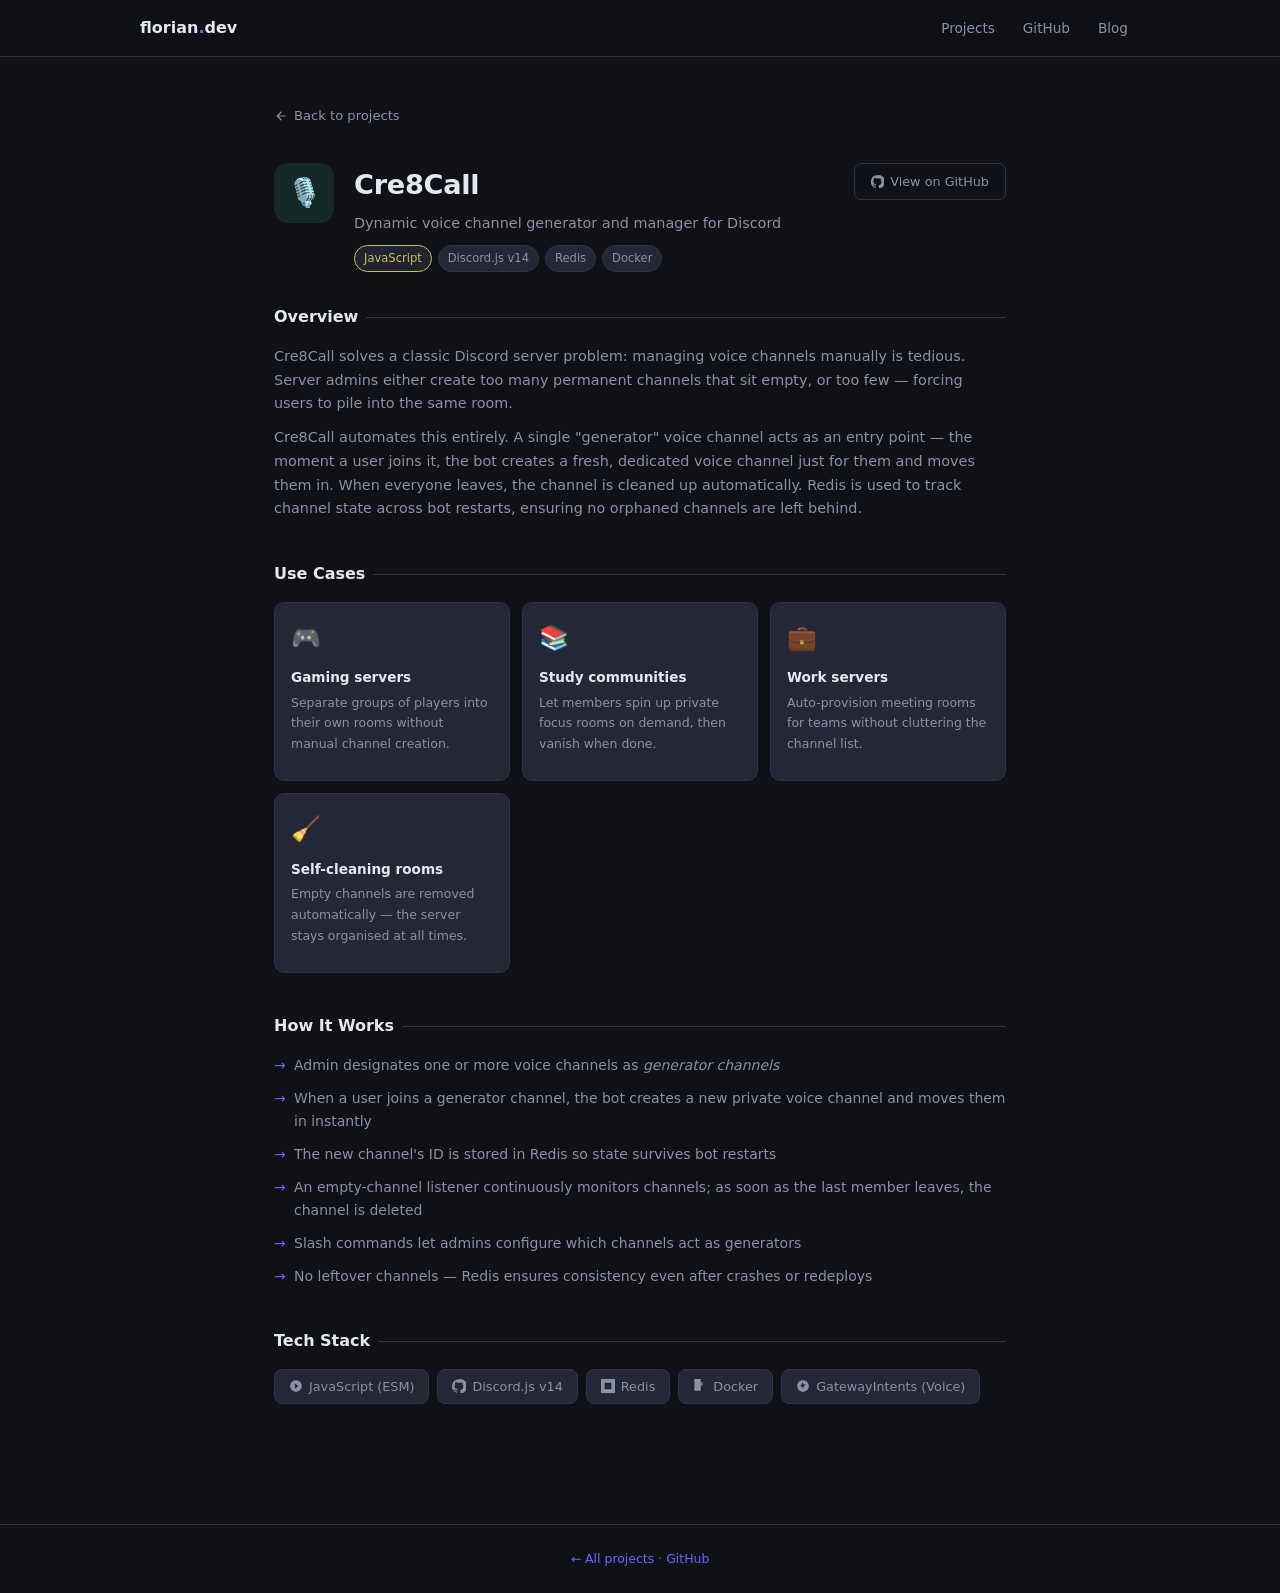
==== cre8call.html @ 54551d75 "create portfolio" ====
<!DOCTYPE html>
<html lang="en">
<head>
  <meta charset="UTF-8" />
  <meta name="viewport" content="width=device-width, initial-scale=1.0" />
  <title>Cre8Call — Florian Tranier</title>
  <link rel="stylesheet" href="style.css" />
</head>
<body>

<nav>
  <div class="nav-inner">
    <span class="nav-logo">florian<span>.</span>dev</span>
    <div class="nav-links">
      <a href="index.html">Projects</a>
      <a href="https://github.com/FlorianTranier" target="_blank" rel="noopener">GitHub</a>
      <a href="https://blog.tranier.dev" target="_blank" rel="noopener">Blog</a>
    </div>
  </div>
</nav>

<div class="project-page">

  <a class="back-link" href="index.html">
    <svg viewBox="0 0 24 24"><path d="M20 11H7.83l5.59-5.59L12 4l-8 8 8 8 1.41-1.41L7.83 13H20v-2z"/></svg>
    Back to projects
  </a>

  <div class="project-header">
    <div class="project-icon" style="background:rgba(62,207,142,0.12)">🎙️</div>
    <div class="project-header-info">
      <h1>Cre8Call</h1>
      <p>Dynamic voice channel generator and manager for Discord</p>
      <div class="project-header-badges">
        <span class="tag lang" style="color:#f1e05a">JavaScript</span>
        <span class="tag">Discord.js v14</span>
        <span class="tag">Redis</span>
        <span class="tag">Docker</span>
      </div>
    </div>
    <div class="project-header-actions">
      <a class="btn btn-ghost" href="https://github.com/FlorianTranier/Cre8Call" target="_blank" rel="noopener">
        <svg viewBox="0 0 24 24"><path d="M12 .3a12 12 0 0 0-3.8 23.4c.6.1.8-.3.8-.6v-2c-3.3.7-4-1.6-4-1.6-.5-1.4-1.3-1.8-1.3-1.8-1.1-.7.1-.7.1-.7 1.2.1 1.8 1.2 1.8 1.2 1 1.8 2.8 1.3 3.5 1 .1-.8.4-1.3.7-1.6-2.7-.3-5.5-1.3-5.5-5.9 0-1.3.5-2.4 1.2-3.2 0-.3-.5-1.5.1-3.2 0 0 1-.3 3.3 1.2a11.5 11.5 0 0 1 6 0C17 6.1 18 6.4 18 6.4c.7 1.7.2 2.9.1 3.2.8.8 1.2 1.9 1.2 3.2 0 4.6-2.8 5.6-5.5 5.9.4.4.8 1.1.8 2.2v3.3c0 .3.2.7.8.6A12 12 0 0 0 12 .3"/></svg>
        View on GitHub
      </a>
    </div>
  </div>

  <!-- Overview -->
  <div class="prose-section">
    <h2>Overview</h2>
    <p>
      Cre8Call solves a classic Discord server problem: managing voice channels manually is tedious. Server admins either create too many permanent channels that sit empty, or too few — forcing users to pile into the same room.
    </p>
    <p>
      Cre8Call automates this entirely. A single "generator" voice channel acts as an entry point — the moment a user joins it, the bot creates a fresh, dedicated voice channel just for them and moves them in. When everyone leaves, the channel is cleaned up automatically. Redis is used to track channel state across bot restarts, ensuring no orphaned channels are left behind.
    </p>
  </div>

  <!-- Use Cases -->
  <div class="prose-section">
    <h2>Use Cases</h2>
    <div class="use-case-grid">
      <div class="use-case-card">
        <div class="uc-icon">🎮</div>
        <h3>Gaming servers</h3>
        <p>Separate groups of players into their own rooms without manual channel creation.</p>
      </div>
      <div class="use-case-card">
        <div class="uc-icon">📚</div>
        <h3>Study communities</h3>
        <p>Let members spin up private focus rooms on demand, then vanish when done.</p>
      </div>
      <div class="use-case-card">
        <div class="uc-icon">💼</div>
        <h3>Work servers</h3>
        <p>Auto-provision meeting rooms for teams without cluttering the channel list.</p>
      </div>
      <div class="use-case-card">
        <div class="uc-icon">🧹</div>
        <h3>Self-cleaning rooms</h3>
        <p>Empty channels are removed automatically — the server stays organised at all times.</p>
      </div>
    </div>
  </div>

  <!-- How it Works -->
  <div class="prose-section">
    <h2>How It Works</h2>
    <ul class="feature-list">
      <li>Admin designates one or more voice channels as <em>generator channels</em></li>
      <li>When a user joins a generator channel, the bot creates a new private voice channel and moves them in instantly</li>
      <li>The new channel's ID is stored in Redis so state survives bot restarts</li>
      <li>An empty-channel listener continuously monitors channels; as soon as the last member leaves, the channel is deleted</li>
      <li>Slash commands let admins configure which channels act as generators</li>
      <li>No leftover channels — Redis ensures consistency even after crashes or redeploys</li>
    </ul>
  </div>

  <!-- Tech Stack -->
  <div class="prose-section">
    <h2>Tech Stack</h2>
    <div class="tech-grid">
      <div class="tech-chip">
        <svg viewBox="0 0 24 24"><path d="M12 2C6.48 2 2 6.48 2 12s4.48 10 10 10 10-4.48 10-10S17.52 2 12 2zm-2 14.5v-9l6 4.5-6 4.5z"/></svg>
        JavaScript (ESM)
      </div>
      <div class="tech-chip">
        <svg viewBox="0 0 24 24"><path d="M12 .3a12 12 0 0 0-3.8 23.4c.6.1.8-.3.8-.6v-2c-3.3.7-4-1.6-4-1.6-.5-1.4-1.3-1.8-1.3-1.8-1.1-.7.1-.7.1-.7 1.2.1 1.8 1.2 1.8 1.2 1 1.8 2.8 1.3 3.5 1 .1-.8.4-1.3.7-1.6-2.7-.3-5.5-1.3-5.5-5.9 0-1.3.5-2.4 1.2-3.2 0-.3-.5-1.5.1-3.2 0 0 1-.3 3.3 1.2a11.5 11.5 0 0 1 6 0C17 6.1 18 6.4 18 6.4c.7 1.7.2 2.9.1 3.2.8.8 1.2 1.9 1.2 3.2 0 4.6-2.8 5.6-5.5 5.9.4.4.8 1.1.8 2.2v3.3c0 .3.2.7.8.6A12 12 0 0 0 12 .3"/></svg>
        Discord.js v14
      </div>
      <div class="tech-chip">
        <svg viewBox="0 0 24 24"><path d="M0 0v24h24V0zm17.777 17.777H6.223V6.223h11.554z"/></svg>
        Redis
      </div>
      <div class="tech-chip">
        <svg viewBox="0 0 24 24"><path d="M13.983 11.078h2.119a.186.186 0 0 0 .186-.185v-4.51a.186.186 0 0 0-.186-.185h-2.119a.185.185 0 0 0-.185.185v4.51c0 .102.083.185.185.185M13.17 0H2.547a.185.185 0 0 0-.185.185v19.726c0 .102.083.185.185.185H13.17a.185.185 0 0 0 .184-.185V.185A.185.185 0 0 0 13.17 0z"/></svg>
        Docker
      </div>
      <div class="tech-chip">
        <svg viewBox="0 0 24 24"><path d="M12 2C6.48 2 2 6.48 2 12s4.48 10 10 10 10-4.48 10-10S17.52 2 12 2zm-1 15v-4H7l5-8v4h4l-5 8z"/></svg>
        GatewayIntents (Voice)
      </div>
    </div>
  </div>

</div>

<footer>
  <a href="index.html">← All projects</a> · <a href="https://github.com/FlorianTranier/Cre8Call" target="_blank" rel="noopener">GitHub</a>
</footer>

</body>
</html>
---- style.css ----
:root {
  --bg: #0f1117;
  --surface: #1a1d27;
  --surface2: #242736;
  --border: #2e3347;
  --accent: #6c63ff;
  --accent-soft: rgba(108,99,255,0.12);
  --text: #e6e8f0;
  --text-muted: #8b90a7;
  --text-dim: #5a5f7a;
  --green: #3ecf8e;
  --radius: 12px;
  --ease: 0.2s ease;
}

*, *::before, *::after { box-sizing: border-box; margin: 0; padding: 0; }

html { scroll-behavior: smooth; }

body {
  font-family: -apple-system, BlinkMacSystemFont, "Segoe UI", system-ui, sans-serif;
  background: var(--bg);
  color: var(--text);
  min-height: 100vh;
  line-height: 1.65;
}

a { color: inherit; text-decoration: none; }

/* ── NAV ── */
nav {
  position: sticky;
  top: 0;
  z-index: 100;
  background: rgba(15,17,23,0.85);
  backdrop-filter: blur(12px);
  -webkit-backdrop-filter: blur(12px);
  border-bottom: 1px solid var(--border);
  padding: 0 24px;
}

.nav-inner {
  max-width: 1000px;
  margin: 0 auto;
  height: 56px;
  display: flex;
  align-items: center;
  gap: 24px;
}

.nav-logo {
  font-weight: 700;
  font-size: 1rem;
  color: var(--text);
  white-space: nowrap;
}

.nav-logo span { color: var(--accent); }

.nav-links {
  display: flex;
  gap: 4px;
  margin-left: auto;
}

.nav-links a {
  padding: 6px 12px;
  border-radius: 6px;
  font-size: 0.85rem;
  color: var(--text-muted);
  transition: color var(--ease), background var(--ease);
}

.nav-links a:hover { color: var(--text); background: var(--surface); }
.nav-links a.active { color: var(--accent); }

/* ── HERO ── */
.hero {
  padding: 72px 24px 60px;
  text-align: center;
}

.hero-avatar {
  width: 80px; height: 80px;
  border-radius: 50%;
  border: 2px solid var(--accent);
  box-shadow: 0 0 0 6px var(--accent-soft);
  margin-bottom: 20px;
}

.hero h1 {
  font-size: 2.2rem;
  font-weight: 800;
  letter-spacing: -0.5px;
  background: linear-gradient(120deg, #e6e8f0 30%, var(--accent));
  -webkit-background-clip: text;
  -webkit-text-fill-color: transparent;
  background-clip: text;
}

.hero-sub {
  font-size: 1rem;
  color: var(--text-muted);
  margin-top: 8px;
}

.hero-bio {
  max-width: 480px;
  margin: 12px auto 0;
  font-size: 0.9rem;
  color: var(--text-muted);
}

.hero-links {
  display: flex;
  justify-content: center;
  gap: 12px;
  margin-top: 20px;
  flex-wrap: wrap;
}

.hero-links a {
  display: flex;
  align-items: center;
  gap: 6px;
  padding: 7px 14px;
  border: 1px solid var(--border);
  border-radius: 8px;
  font-size: 0.82rem;
  color: var(--text-muted);
  transition: all var(--ease);
}

.hero-links a:hover { border-color: var(--accent); color: var(--accent); }
.hero-links svg { width: 14px; height: 14px; fill: currentColor; }

/* ── SECTION LABEL ── */
.section-label {
  max-width: 1000px;
  margin: 0 auto;
  padding: 0 24px;
  font-size: 0.75rem;
  font-weight: 600;
  text-transform: uppercase;
  letter-spacing: 1.5px;
  color: var(--text-dim);
  margin-bottom: 20px;
}

/* ── PROJECT GRID ── */
.project-grid {
  max-width: 1000px;
  margin: 0 auto 80px;
  padding: 0 24px;
  display: grid;
  grid-template-columns: repeat(auto-fill, minmax(440px, 1fr));
  gap: 20px;
}

/* ── PROJECT CARD ── */
.project-card {
  background: var(--surface);
  border: 1px solid var(--border);
  border-radius: var(--radius);
  padding: 28px;
  display: flex;
  flex-direction: column;
  gap: 14px;
  transition: transform var(--ease), border-color var(--ease), box-shadow var(--ease);
  animation: fadeUp 0.4s ease both;
}

.project-card:hover {
  transform: translateY(-4px);
  border-color: var(--accent);
  box-shadow: 0 12px 40px var(--accent-soft);
}

@keyframes fadeUp {
  from { opacity: 0; transform: translateY(12px); }
  to   { opacity: 1; transform: translateY(0); }
}

.project-card:nth-child(2) { animation-delay: 60ms; }
.project-card:nth-child(3) { animation-delay: 120ms; }
.project-card:nth-child(4) { animation-delay: 180ms; }

.card-top {
  display: flex;
  align-items: flex-start;
  justify-content: space-between;
  gap: 12px;
}

.card-icon-wrap {
  width: 44px; height: 44px;
  border-radius: 10px;
  display: flex; align-items: center; justify-content: center;
  flex-shrink: 0;
  font-size: 22px;
}

.card-title-group { flex: 1; }

.card-title {
  font-size: 1.05rem;
  font-weight: 700;
  color: var(--text);
}

.card-tagline {
  font-size: 0.8rem;
  color: var(--text-muted);
  margin-top: 2px;
}

.card-desc {
  font-size: 0.875rem;
  color: var(--text-muted);
  line-height: 1.6;
}

.card-tags {
  display: flex;
  flex-wrap: wrap;
  gap: 6px;
}

.tag {
  display: inline-flex;
  align-items: center;
  gap: 4px;
  padding: 3px 9px;
  border-radius: 999px;
  font-size: 0.72rem;
  font-weight: 500;
  border: 1px solid var(--border);
  color: var(--text-muted);
  background: var(--surface2);
}

.tag.lang { border-color: currentColor; opacity: 0.85; }

.card-actions {
  display: flex;
  gap: 8px;
  margin-top: 4px;
}

.btn {
  display: inline-flex;
  align-items: center;
  gap: 6px;
  padding: 7px 16px;
  border-radius: 7px;
  font-size: 0.8rem;
  font-weight: 500;
  cursor: pointer;
  transition: all var(--ease);
  border: 1px solid transparent;
}

.btn-primary {
  background: var(--accent);
  color: #fff;
}

.btn-primary:hover { background: #7b73ff; }

.btn-ghost {
  border-color: var(--border);
  color: var(--text-muted);
  background: transparent;
}

.btn-ghost:hover { border-color: var(--accent); color: var(--accent); }

.btn svg { width: 13px; height: 13px; fill: currentColor; }

/* ── FOOTER ── */
footer {
  border-top: 1px solid var(--border);
  padding: 24px;
  text-align: center;
  font-size: 0.78rem;
  color: var(--text-dim);
}

footer a { color: var(--accent); }
footer a:hover { text-decoration: underline; }

/* ── PROJECT PAGE ── */
.project-page {
  max-width: 780px;
  margin: 0 auto;
  padding: 48px 24px 80px;
}

.back-link {
  display: inline-flex;
  align-items: center;
  gap: 6px;
  font-size: 0.82rem;
  color: var(--text-muted);
  margin-bottom: 36px;
  transition: color var(--ease);
}

.back-link:hover { color: var(--accent); }
.back-link svg { width: 14px; height: 14px; fill: currentColor; }

.project-header {
  display: flex;
  align-items: flex-start;
  gap: 20px;
  margin-bottom: 32px;
  flex-wrap: wrap;
}

.project-icon {
  width: 60px; height: 60px;
  border-radius: 14px;
  display: flex; align-items: center; justify-content: center;
  font-size: 28px;
  flex-shrink: 0;
}

.project-header-info h1 {
  font-size: 1.7rem;
  font-weight: 800;
  letter-spacing: -0.3px;
}

.project-header-info p {
  color: var(--text-muted);
  font-size: 0.9rem;
  margin-top: 4px;
}

.project-header-badges {
  display: flex;
  flex-wrap: wrap;
  gap: 6px;
  margin-top: 10px;
}

.project-header-actions {
  margin-left: auto;
  display: flex;
  gap: 8px;
  flex-wrap: wrap;
  align-self: flex-start;
}

/* ── SECTIONS ── */
.prose-section {
  margin-bottom: 40px;
}

.prose-section h2 {
  font-size: 1rem;
  font-weight: 700;
  color: var(--text);
  margin-bottom: 14px;
  display: flex;
  align-items: center;
  gap: 8px;
}

.prose-section h2::after {
  content: '';
  flex: 1;
  height: 1px;
  background: var(--border);
}

.prose-section p {
  font-size: 0.9rem;
  color: var(--text-muted);
  margin-bottom: 10px;
}

.feature-list {
  list-style: none;
  display: flex;
  flex-direction: column;
  gap: 10px;
}

.feature-list li {
  position: relative;
  padding-left: 20px;
  font-size: 0.875rem;
  color: var(--text-muted);
  line-height: 1.65;
}

.feature-list li::before {
  content: '→';
  color: var(--accent);
  position: absolute;
  left: 0;
  top: 0;
}

.tech-grid {
  display: flex;
  flex-wrap: wrap;
  gap: 8px;
}

.tech-chip {
  display: flex;
  align-items: center;
  gap: 6px;
  padding: 6px 14px;
  background: var(--surface2);
  border: 1px solid var(--border);
  border-radius: 8px;
  font-size: 0.8rem;
  color: var(--text-muted);
}

.tech-chip svg { width: 14px; height: 14px; fill: currentColor; }

.use-case-grid {
  display: grid;
  grid-template-columns: repeat(auto-fill, minmax(200px, 1fr));
  gap: 12px;
}

.use-case-card {
  background: var(--surface2);
  border: 1px solid var(--border);
  border-radius: 10px;
  padding: 16px;
}

.use-case-card .uc-icon { font-size: 1.5rem; margin-bottom: 8px; }
.use-case-card h3 { font-size: 0.85rem; font-weight: 600; margin-bottom: 4px; }
.use-case-card p { font-size: 0.78rem; color: var(--text-muted); }

/* ── RESPONSIVE ── */
@media (max-width: 700px) {
  .project-grid { grid-template-columns: 1fr; }
  .hero h1 { font-size: 1.7rem; }
  .project-header { gap: 14px; }
  .project-header-actions { margin-left: 0; }
}
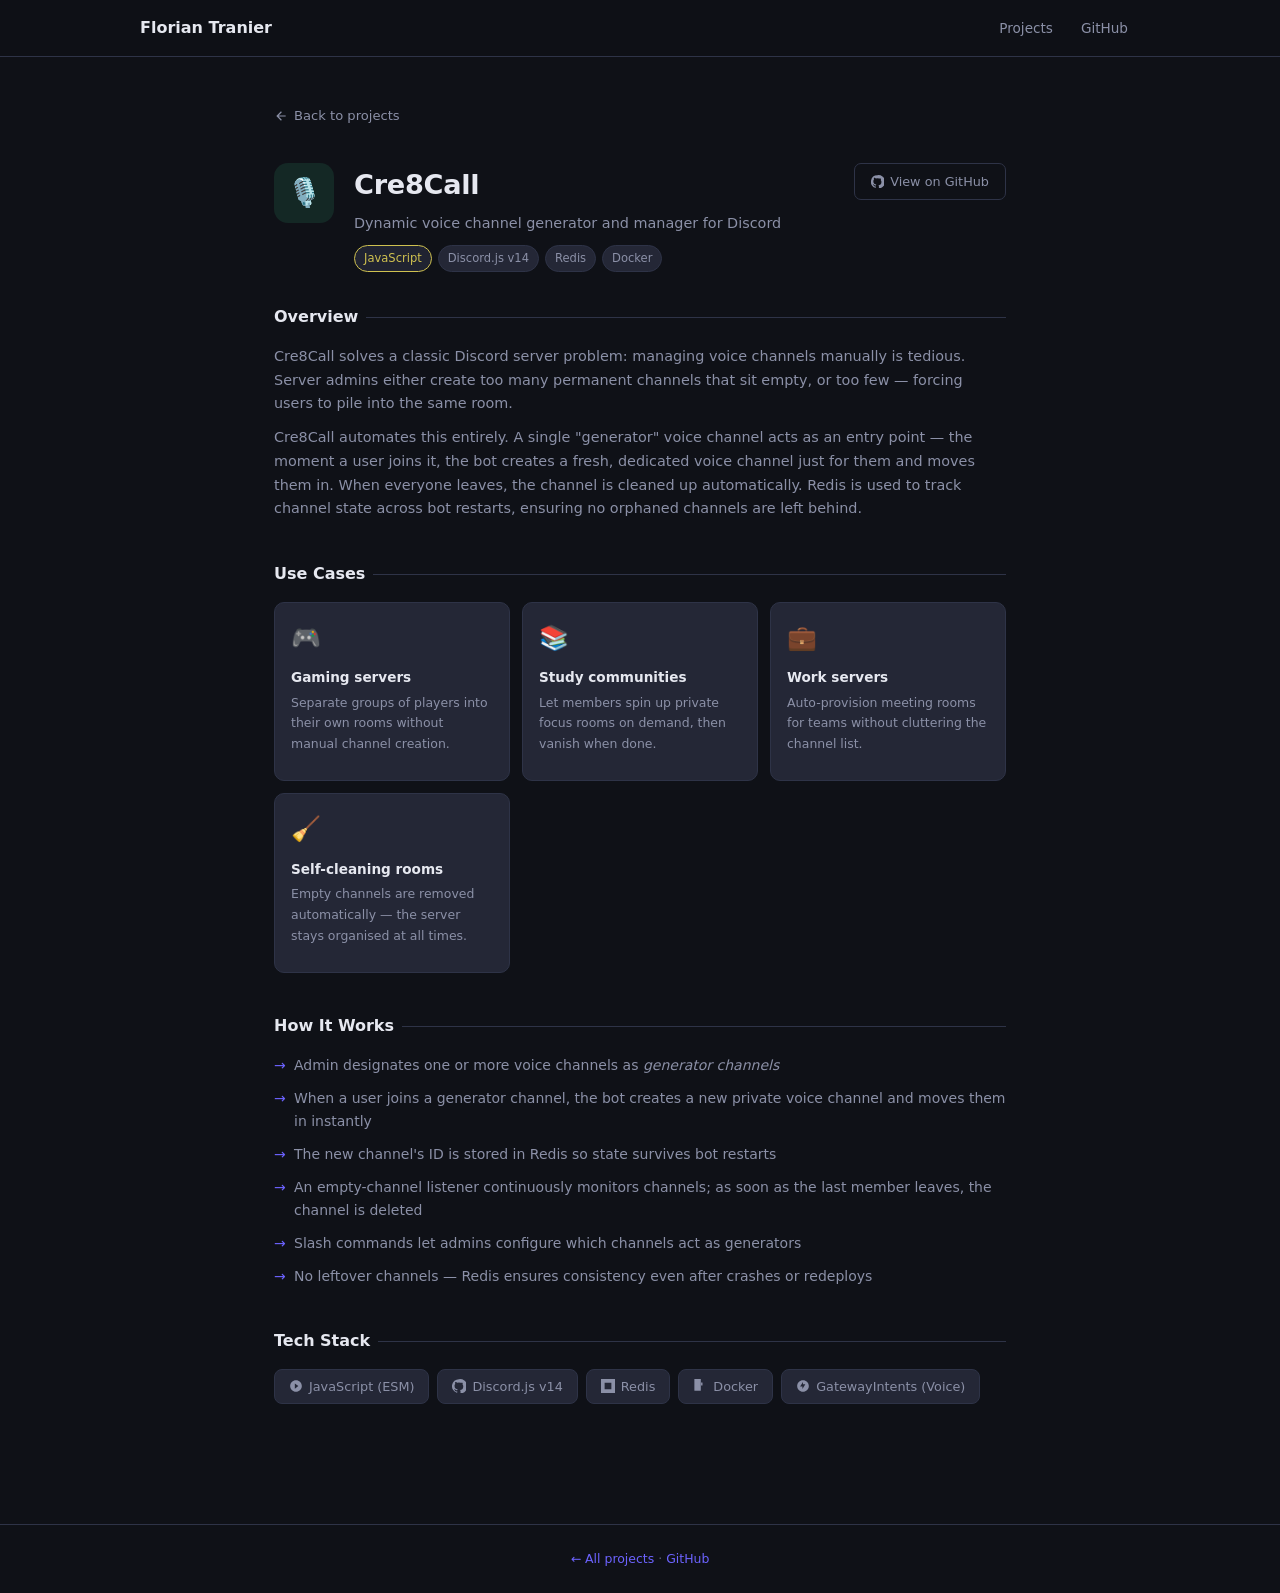
==== commit 98eee33c: "fix: title and dead links" ====
--- a/cre8call.html
+++ b/cre8call.html
@@ -5,16 +5,16 @@
   <meta name="viewport" content="width=device-width, initial-scale=1.0" />
   <title>Cre8Call — Florian Tranier</title>
   <link rel="stylesheet" href="style.css" />
+  <link rel="icon" href="favicon.svg" type="image/svg+xml" />
 </head>
 <body>
 
 <nav>
   <div class="nav-inner">
-    <span class="nav-logo">florian<span>.</span>dev</span>
+    <span class="nav-logo">Florian<span> </span>Tranier</span>
     <div class="nav-links">
       <a href="index.html">Projects</a>
       <a href="https://github.com/FlorianTranier" target="_blank" rel="noopener">GitHub</a>
-      <a href="https://blog.tranier.dev" target="_blank" rel="noopener">Blog</a>
     </div>
   </div>
 </nav>
